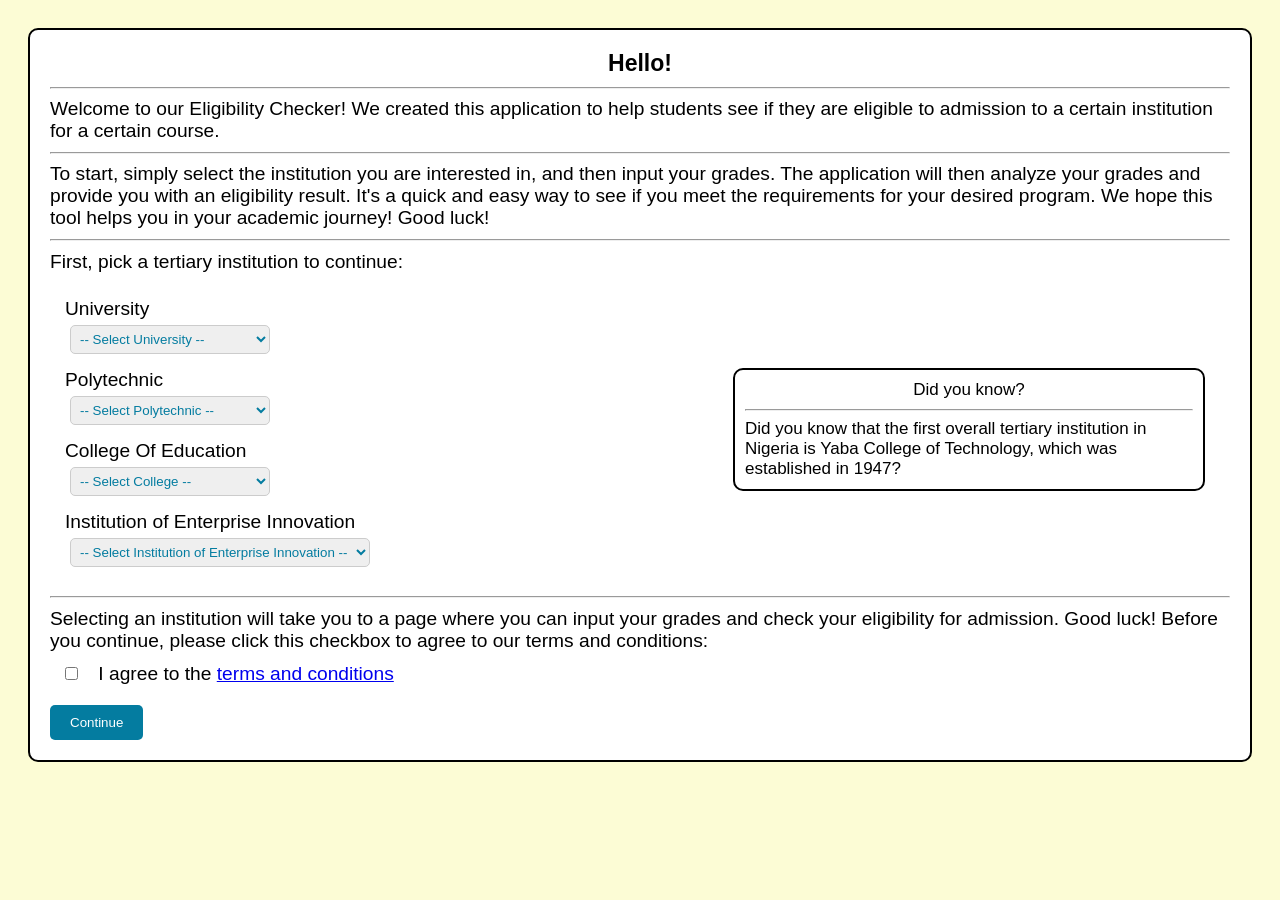
==== index.html @ e19c5220 "unilag up to welcome page to go to olevel page only if course is selected and confirmed. Otherwise, " ====
<!DOCTYPE html>
<html lang="en">
<head>
  <meta charset="UTF-8">
  <meta name="viewport" content="width=device-width, initial-scale=1.0">
  <title>Admission Eligibility Checker</title>
  <link rel="stylesheet" href="main.css">
  <script src="main.js"></script>
</head>
<body>  

  <div class="welcome">
   <div class="first">
   <b>Hello!</b>
  </div>
   <hr>
   Welcome to our Eligibility Checker! We created this application to help students see if they are eligible to admission to a certain institution for a certain course.
<hr>
  To start, simply select the institution you are interested in, and then input your grades. The application will then analyze your grades and provide you with an eligibility result. It's a quick and easy way to see if you meet the requirements for your desired program. We hope this tool helps you in your academic journey! Good luck!
  <hr>
  
  
    First, pick a tertiary institution to continue: 
    <div class="dropandfact">
<div class="dropdowns">
    <div class="dropdown-groupa">
        <label for="university">University</label>
        <br>
        <select name="university" id="university">
            <option value="">-- Select University --</option>
            <option value="unilag">University of Lagos</option>
            <option value="ui">University of Ibadan</option>
            <option value="abu">Ahmadu Bello University</option>
        </select>
    </div>

    <div class="dropdown-groupb">
        <label for="polytechnic">Polytechnic</label>
        <br>
        <select name="polytechnic" id="polytechnic">
            <option value="">-- Select Polytechnic --</option>
            <option value="yabatech">Yaba College of Technology</option>
            <option value="fedpoly_ilaro">Federal Polytechnic, Ilaro</option>
        </select>
    </div>

    <div class="dropdown-groupc">
        <label for="college-edu">College Of Education</label>
        <br>
        <select name="college-edu" id="college-edu">
            <option value="">-- Select College --</option>
            <option value="aoce">Adeyemi College of Education</option>
            <option value="fce_akoka">Federal College of Education, Akoka</option>
        </select>
    </div>

    <div class="dropdown-groupd">
        <label for="iei">Institution of Enterprise Innovation</label>
        <br>
        <select name="iei" id="iei">
            <option value="">-- Select Institution of Enterprise Innovation --</option>
            <option value="niit">NIIT</option>
            <option value="aptech">Aptech Computer Education</option>
        </select>
    </div>
</div>
<div class="fact">
  <div class="did">Did you know?</div>
<hr>

Did you know that the first overall tertiary institution in Nigeria is Yaba College of Technology, which was established in 1947?
</div>
</div>
<hr>
Selecting an institution will take you to a page where you can input your grades and check your eligibility for admission. Good luck! Before you continue, please click this checkbox to agree to our terms and conditions:
<br>
<input type="checkbox" id="terms" name="terms"> I agree to the <a href="#" target="_blank">terms and conditions</a> 
<br>
<button onclick="checkschool() " id="continuebtn">Continue</button>


  </div>


</body>
</html>
---- main.css ----
body{
  font-family: 'Gill Sans', 'Gill Sans MT', Calibri, 'Trebuchet MS', sans-serif ;
  background-color: rgb(252, 252, 213);
}
.first{
  font-size: larger;
  text-align: center;
}
.welcome{
    display: inline-block;
    margin: 20px;
    padding: 20px;
    border: 2px solid black;
    border-radius: 10px;
    background-color: rgb(255, 255, 255);
    font-size: larger;
    order: 1;
}
.dropdowns{
    margin: 5px;
    padding: 10px;
    order: 2;
}
.dropdown-groupa{
    margin-top: 10px;
    order: 1;
}
#university{
    width: 200px;
    margin: 5px;
    padding: 5px;
    border: 1px solid #ccc;
    border-radius: 5px;
    color: rgb(4, 124, 160);
}
.dropdown-groupb{
    margin-top: 10px;
    order: 2;
}
#polytechnic{
    width: 200px;
    margin: 5px;
    padding: 5px;
    border: 1px solid #ccc;
    border-radius: 5px;
    color: rgb(4, 124, 160);
}
.dropdown-groupc{
    margin-top: 10px;
    order: 3;
}
#college-edu{
    width: 200px;
    margin: 5px;
    padding: 5px;
    border: 1px solid #ccc;
    border-radius: 5px;
    color: rgb(4, 124, 160);
}
.dropdown-groupd{
    margin-top: 10px;
    order: 4;
}
#iei{
    width: 300px;
    margin: 5px;
    padding: 5px;
    border: 1px solid #ccc;
    border-radius: 5px;
    color: rgb(4, 124, 160);
}
.dropandfact{
    display: flex;
    align-items: center;
    justify-content: space-between;
    order: 3;
}
.fact{
    
    width: 100%;
    max-width: 40%;
    margin: 25px;
    margin-left: 0px;
    padding: 10px;
    border: 2px solid black;
    border-radius: 10px;
    background-color: rgb(255, 255, 255);
    font-size: 17px;
    box-sizing: border-box;
    justify-self: center;
    flex: 1;
    order: 2;
}

.did{
  text-align: center;
}
#continuebtn{
    margin-top: 10px;
    padding: 10px 20px;
    border: none;
    border-radius: 5px;
    background-color: rgb(4, 124, 160);
    color: white;
    cursor: pointer;
    order: 4;
}
#continuebtn:hover{
    background-color: rgb(3, 92, 118);
    transform: scale(1.05);
}
#terms{
    margin: 15px;
    order: 5;
}
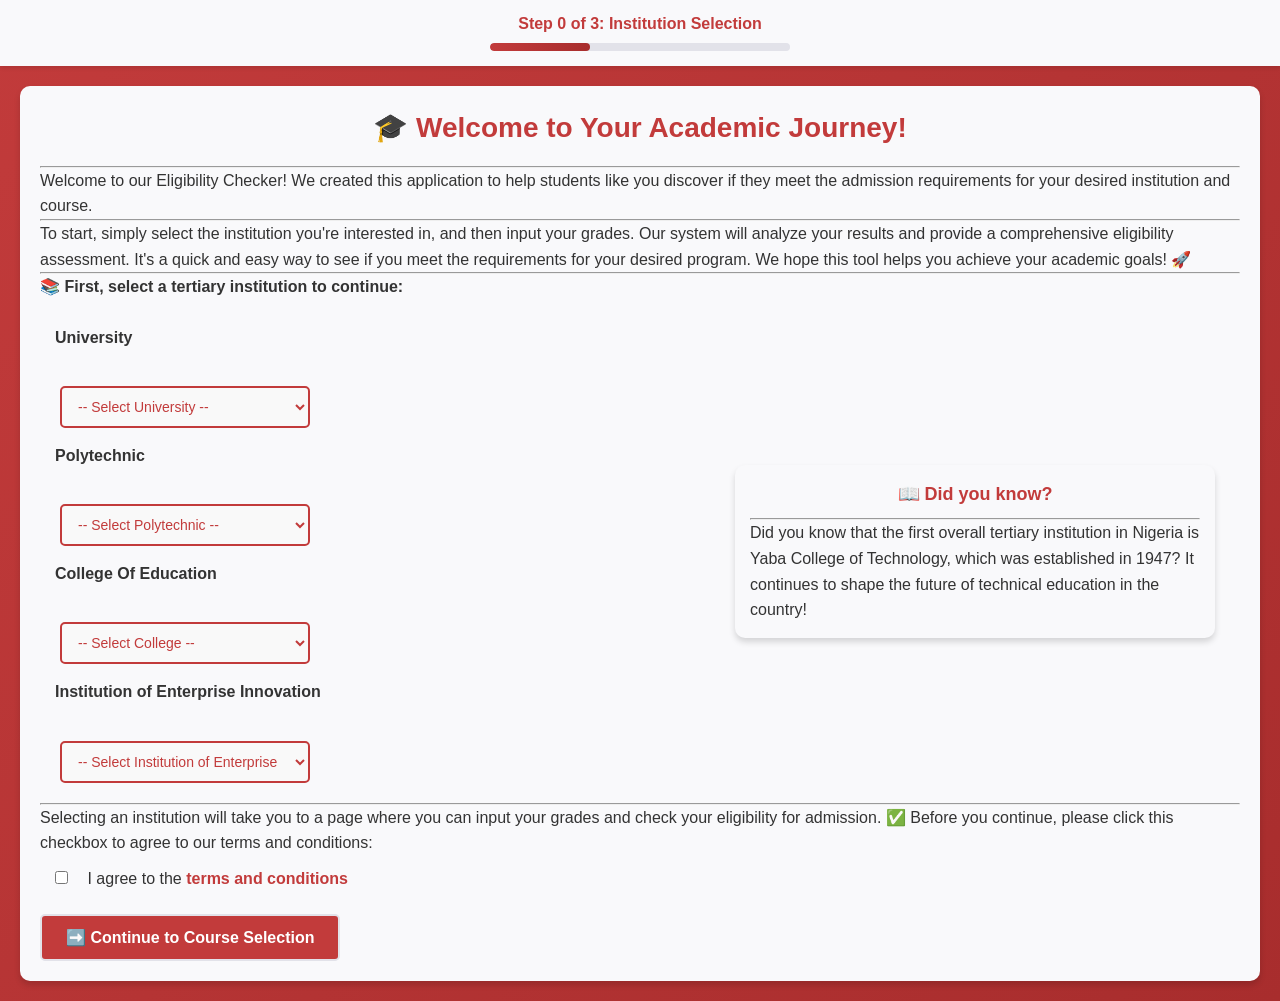
==== commit 5bacd4f8: "auto-commit" ====
--- a/index.html
+++ b/index.html
@@ -5,22 +5,30 @@
   <meta name="viewport" content="width=device-width, initial-scale=1.0">
   <title>Admission Eligibility Checker</title>
   <link rel="stylesheet" href="main.css">
+  <script defer src="https://cloud.umami.is/script.js" data-website-id="b8868558-5ca7-4188-b59f-8f425a050b47"></script>
   <script src="main.js"></script>
 </head>
 <body>  
 
+  <!-- Progress Indicator -->
+  <div class="progress-container">
+    <div class="progress-text">Step 0 of 3: Institution Selection</div>
+    <div class="progress-bar">
+      <div class="progress-fill"></div>
+    </div>
+  </div>
+
   <div class="welcome">
    <div class="first">
-   <b>Hello!</b>
+   🎓 <b>Welcome to Your Academic Journey!</b>
   </div>
    <hr>
-   Welcome to our Eligibility Checker! We created this application to help students see if they are eligible to admission to a certain institution for a certain course.
+   Welcome to our Eligibility Checker! We created this application to help students like you discover if they meet the admission requirements for your desired institution and course.
 <hr>
-  To start, simply select the institution you are interested in, and then input your grades. The application will then analyze your grades and provide you with an eligibility result. It's a quick and easy way to see if you meet the requirements for your desired program. We hope this tool helps you in your academic journey! Good luck!
+  To start, simply select the institution you're interested in, and then input your grades. Our system will analyze your results and provide a comprehensive eligibility assessment. It's a quick and easy way to see if you meet the requirements for your desired program. We hope this tool helps you achieve your academic goals! 🚀
   <hr>
   
-  
-    First, pick a tertiary institution to continue: 
+  📚 <strong>First, select a tertiary institution to continue:</strong> 
     <div class="dropandfact">
 <div class="dropdowns">
     <div class="dropdown-groupa">
@@ -65,18 +73,18 @@
     </div>
 </div>
 <div class="fact">
-  <div class="did">Did you know?</div>
+  <div class="did">📖 Did you know?</div>
 <hr>
 
-Did you know that the first overall tertiary institution in Nigeria is Yaba College of Technology, which was established in 1947?
+Did you know that the first overall tertiary institution in Nigeria is Yaba College of Technology, which was established in 1947? It continues to shape the future of technical education in the country!
 </div>
 </div>
 <hr>
-Selecting an institution will take you to a page where you can input your grades and check your eligibility for admission. Good luck! Before you continue, please click this checkbox to agree to our terms and conditions:
+Selecting an institution will take you to a page where you can input your grades and check your eligibility for admission. ✅ Before you continue, please click this checkbox to agree to our terms and conditions:
 <br>
-<input type="checkbox" id="terms" name="terms"> I agree to the <a href="#" target="_blank">terms and conditions</a> 
+<input type="checkbox" id="terms" name="terms"> <span style="font-weight: 500;">I agree to the <a href="#" target="_blank">terms and conditions</a></span> 
 <br>
-<button onclick="checkschool() " id="continuebtn">Continue</button>
+<button onclick="checkschool()" id="continuebtn" class="standard-btn">➡️ Continue to Course Selection</button>
 
 
   </div>
--- a/main.css
+++ b/main.css
@@ -1,73 +1,248 @@
-body{
-  font-family: 'Gill Sans', 'Gill Sans MT', Calibri, 'Trebuchet MS', sans-serif ;
-  background-color: rgb(252, 252, 213);
-}
-.first{
-  font-size: larger;
+* {
+  margin: 0;
+  padding: 0;
+  box-sizing: border-box;
+}
+
+body {
+  font-family: 'Gill Sans', 'Gill Sans MT', Calibri, 'Trebuchet MS', sans-serif;
+  background: linear-gradient(135deg, #c23b3b, #a82d2d);
+  min-height: 100vh;
+  color: #333;
+}
+
+@keyframes fadeIn {
+  from {
+    opacity: 0;
+    transform: translateY(10px);
+  }
+  to {
+    opacity: 1;
+    transform: translateY(0);
+  }
+}
+
+@keyframes slideInUp {
+  from {
+    opacity: 0;
+    transform: translateY(20px);
+  }
+  to {
+    opacity: 1;
+    transform: translateY(0);
+  }
+}
+
+/* Progress Indicator */
+.progress-container {
+  position: sticky;
+  top: 0;
+  z-index: 100;
+  background-color: #f9f9fb;
+  padding: 15px 20px;
+  box-shadow: 0 2px 4px rgba(0, 0, 0, 0.1);
+}
+
+.progress-text {
   text-align: center;
-}
-.welcome{
+  font-weight: 600;
+  color: #c23b3b;
+  margin-bottom: 10px;
+  font-size: 16px;
+}
+
+.progress-bar {
+  width: 80%;
+  max-width: 300px;
+  height: 8px;
+  background-color: #e2e2e9;
+  border-radius: 10px;
+  margin: 0 auto;
+  overflow: hidden;
+}
+
+.progress-fill {
+  width: 0%;
+  height: 100%;
+  background: linear-gradient(90deg, #c23b3b, #a82d2d);
+  border-radius: 10px;
+  animation: progressFill 1s ease forwards;
+}
+
+@keyframes progressFill {
+  to {
+    width: 33.33%;
+  }
+}
+.first {
+  font-size: 28px;
+  text-align: center;
+  color: #c23b3b;
+  margin-bottom: 15px;
+  animation: fadeIn 0.6s ease;
+}
+.welcome {
     display: inline-block;
     margin: 20px;
     padding: 20px;
-    border: 2px solid black;
+    border: none;
     border-radius: 10px;
-    background-color: rgb(255, 255, 255);
-    font-size: larger;
+    background-color: #f9f9fb;
+    font-size: 16px;
     order: 1;
-}
-.dropdowns{
+    box-shadow: 0 4px 6px rgba(0, 0, 0, 0.15);
+    animation: slideInUp 0.6s ease;
+    line-height: 1.6;
+}
+.dropdowns {
     margin: 5px;
     padding: 10px;
     order: 2;
-}
-.dropdown-groupa{
+    animation: fadeIn 0.7s ease 0.2s backwards;
+}
+.dropdown-groupa {
     margin-top: 10px;
     order: 1;
 }
-#university{
-    width: 200px;
+
+.dropdown-groupa label {
+    font-weight: 600;
+    color: #333;
+    display: block;
+    margin-bottom: 5px;
+}
+
+#university {
+    width: 100%;
+    max-width: 250px;
     margin: 5px;
-    padding: 5px;
-    border: 1px solid #ccc;
+    padding: 10px 12px;
+    border: 2px solid #c23b3b;
     border-radius: 5px;
-    color: rgb(4, 124, 160);
-}
-.dropdown-groupb{
+    color: #c23b3b;
+    background-color: #f9f9f9;
+    font-size: 14px;
+    cursor: pointer;
+    transition: all 0.3s ease;
+}
+
+#university:hover {
+    border-color: #a82d2d;
+    box-shadow: 0 0 8px rgba(194, 59, 59, 0.2);
+}
+
+#university:focus {
+    outline: none;
+    border-color: #383b3d;
+    box-shadow: 0 0 10px rgba(194, 59, 59, 0.3);
+}
+.dropdown-groupb {
     margin-top: 10px;
     order: 2;
 }
-#polytechnic{
-    width: 200px;
+
+.dropdown-groupb label {
+    font-weight: 600;
+    color: #333;
+    display: block;
+    margin-bottom: 5px;
+}
+
+#polytechnic {
+    width: 100%;
+    max-width: 250px;
     margin: 5px;
-    padding: 5px;
-    border: 1px solid #ccc;
+    padding: 10px 12px;
+    border: 2px solid #c23b3b;
     border-radius: 5px;
-    color: rgb(4, 124, 160);
-}
-.dropdown-groupc{
+    color: #c23b3b;
+    background-color: #f9f9f9;
+    font-size: 14px;
+    cursor: pointer;
+    transition: all 0.3s ease;
+}
+
+#polytechnic:hover {
+    border-color: #a82d2d;
+    box-shadow: 0 0 8px rgba(194, 59, 59, 0.2);
+}
+
+#polytechnic:focus {
+    outline: none;
+    border-color: #383b3d;
+    box-shadow: 0 0 10px rgba(194, 59, 59, 0.3);
+}
+.dropdown-groupc {
     margin-top: 10px;
     order: 3;
 }
-#college-edu{
-    width: 200px;
+
+.dropdown-groupc label {
+    font-weight: 600;
+    color: #333;
+    display: block;
+    margin-bottom: 5px;
+}
+
+#college-edu {
+    width: 100%;
+    max-width: 250px;
     margin: 5px;
-    padding: 5px;
-    border: 1px solid #ccc;
+    padding: 10px 12px;
+    border: 2px solid #c23b3b;
     border-radius: 5px;
-    color: rgb(4, 124, 160);
-}
-.dropdown-groupd{
+    color: #c23b3b;
+    background-color: #f9f9f9;
+    font-size: 14px;
+    cursor: pointer;
+    transition: all 0.3s ease;
+}
+
+#college-edu:hover {
+    border-color: #a82d2d;
+    box-shadow: 0 0 8px rgba(194, 59, 59, 0.2);
+}
+
+#college-edu:focus {
+    outline: none;
+    border-color: #383b3d;
+    box-shadow: 0 0 10px rgba(194, 59, 59, 0.3);
+}
+.dropdown-groupd {
     margin-top: 10px;
     order: 4;
 }
-#iei{
-    width: 300px;
+
+.dropdown-groupd label {
+    font-weight: 600;
+    color: #333;
+    display: block;
+    margin-bottom: 5px;
+}
+
+#iei {
+    width: 100%;
+    max-width: 250px;
     margin: 5px;
-    padding: 5px;
-    border: 1px solid #ccc;
+    padding: 10px 12px;
+    border: 2px solid #c23b3b;
     border-radius: 5px;
-    color: rgb(4, 124, 160);
+    color: #c23b3b;
+    background-color: #f9f9f9;
+    font-size: 14px;
+    cursor: pointer;
+    transition: all 0.3s ease;
+}
+
+#iei:hover {
+    border-color: #a82d2d;
+    box-shadow: 0 0 8px rgba(194, 59, 59, 0.2);
+}
+
+#iei:focus {
+    outline: none;
+    border-color: #383b3d;
+    box-shadow: 0 0 10px rgba(194, 59, 59, 0.3);
 }
 .dropandfact{
     display: flex;
@@ -75,41 +250,152 @@
     justify-content: space-between;
     order: 3;
 }
-.fact{
-    
+.fact {
     width: 100%;
     max-width: 40%;
     margin: 25px;
     margin-left: 0px;
-    padding: 10px;
-    border: 2px solid black;
+    padding: 15px;
+    border: none;
     border-radius: 10px;
-    background-color: rgb(255, 255, 255);
-    font-size: 17px;
+    background-color: #f9f9fb;
+    font-size: 16px;
     box-sizing: border-box;
     justify-self: center;
     flex: 1;
     order: 2;
-}
-
-.did{
+    box-shadow: 0 4px 6px rgba(0, 0, 0, 0.15);
+    animation: slideInUp 0.6s ease 0.3s backwards;
+    line-height: 1.6;
+}
+
+.did {
   text-align: center;
-}
-#continuebtn{
-    margin-top: 10px;
-    padding: 10px 20px;
-    border: none;
+  font-weight: 600;
+  color: #c23b3b;
+  font-size: 18px;
+  margin-bottom: 10px;
+}
+.standard-btn {
+    padding: 12px 24px;
+    border: 2px solid #e2e2e9;
     border-radius: 5px;
-    background-color: rgb(4, 124, 160);
+    background-color: #c23b3b;
     color: white;
+    font-size: 16px;
+    font-weight: 600;
     cursor: pointer;
+    transition: all 0.3s ease;
+}
+
+.standard-btn:hover {
+    background-color: #a82d2d;
+    transform: scale(1.05);
+    box-shadow: 0 4px 12px rgba(194, 59, 59, 0.3);
+}
+
+.standard-btn:active {
+    transform: scale(0.98);
+}
+
+#continuebtn {
+    margin-top: 15px;
     order: 4;
-}
-#continuebtn:hover{
-    background-color: rgb(3, 92, 118);
-    transform: scale(1.05);
-}
-#terms{
+    animation: slideInUp 0.6s ease 0.4s backwards;
+}
+
+#terms {
     margin: 15px;
     order: 5;
+    animation: fadeIn 0.6s ease 0.5s backwards;
+    accent-color: #c23b3b;
+}
+
+#terms + span {
+    color: #333;
+}
+
+#terms + span a {
+    color: #c23b3b;
+    text-decoration: none;
+    font-weight: 600;
+    transition: color 0.3s ease;
+}
+
+#terms + span a:hover {
+    color: #a82d2d;
+    text-decoration: underline;
+}
+
+/* Responsive Design */
+@media (max-width: 768px) {
+    .welcome {
+        margin: 15px;
+        padding: 15px;
+        font-size: 14px;
+    }
+
+    .first {
+        font-size: 22px;
+    }
+
+    .dropandfact {
+        flex-direction: column;
+    }
+
+    .fact {
+        max-width: 100%;
+        margin: 15px;
+    }
+
+    .dropdowns {
+        margin: 0;
+        width: 100%;
+    }
+
+    #university, #polytechnic, #college-edu, #iei {
+        width: 100%;
+        max-width: 100%;
+    }
+}
+
+@media (max-width: 480px) {
+    .welcome {
+        margin: 10px;
+        padding: 12px;
+        font-size: 13px;
+    }
+
+    .first {
+        font-size: 20px;
+        margin-bottom: 10px;
+    }
+
+    .progress-text {
+        font-size: 14px;
+    }
+
+    .progress-bar {
+        width: 90%;
+    }
+
+    .fact {
+        padding: 12px;
+        margin: 10px 5px;
+        font-size: 14px;
+    }
+
+    .did {
+        font-size: 16px;
+    }
+
+    .standard-btn {
+        padding: 10px 20px;
+        font-size: 14px;
+        width: 100%;
+    }
+
+    #terms {
+        margin: 10px;
+    }
 }
